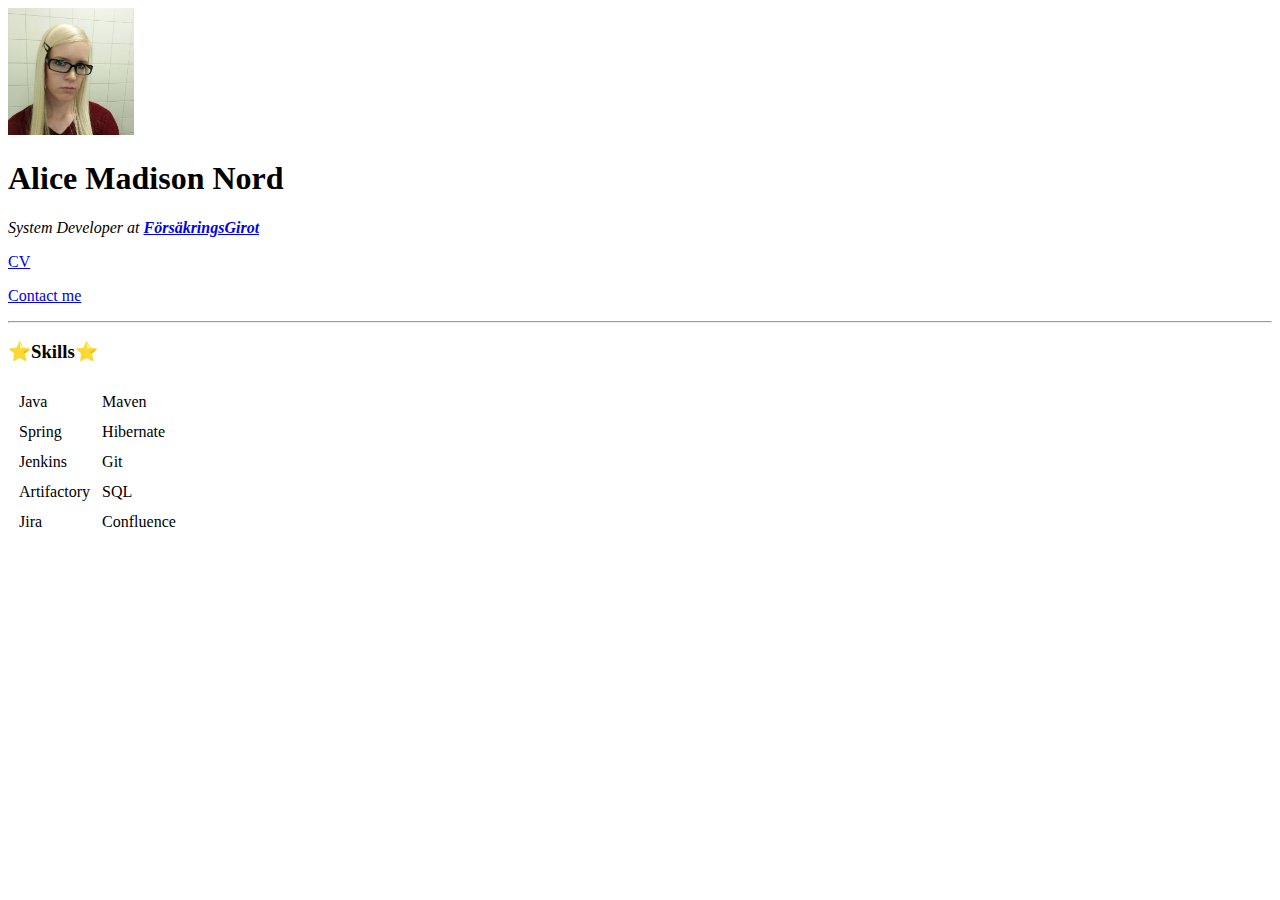
==== index.html @ b4bc8a84 "Added initial website files" ====
<!DOCTYPE html>
<html lang="en" dir="ltr">

<head>
  <meta charset="utf-8">
  <title>Alice Madison Nord's Personal Site</title>
</head>

<body>
  <img src="img\13903337_671424363012380_3077491080660861732_n.jpg" alt="Alice Madison Nord profile picture" width="10%" height="10%">
  <h1>Alice Madison Nord</h1>
  <p><em>System Developer at <strong><a href="http://www.fgirot.se/">FörsäkringsGirot</a></strong></em></p>
  <p><a href="cv.html">CV</a></p>
  <p><a href="contact.html">Contact me</a></p>
  <hr>
  <h3>⭐Skills⭐</h3>
  <table cellspacing="10">
    <tr>
      <td>Java</td><td>Maven</td>
    </tr>
    <tr>
      <td>Spring</td><td>Hibernate</td>
    </tr>
    <tr>
      <td>Jenkins</td><td>Git</td>
    </tr>
    <tr>
      <td>Artifactory</td><td>SQL</td>
    </tr>
    <tr>
      <td>Jira</td><td>Confluence</td>
    </tr>
  </table>
</body>

</html>
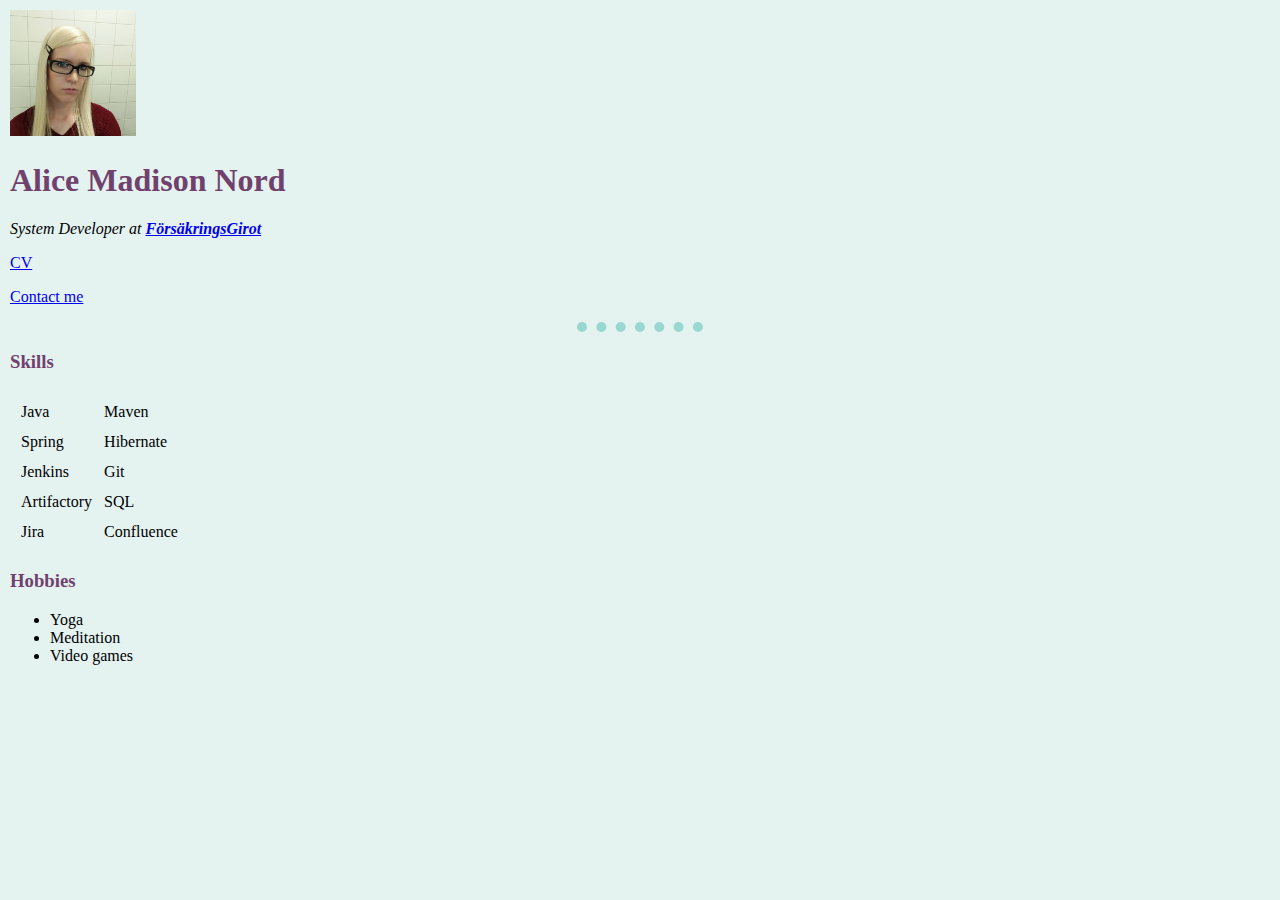
==== commit 3bdc2a26: "Added initial css" ====
--- a/index.html
+++ b/index.html
@@ -4,6 +4,7 @@
 <head>
   <meta charset="utf-8">
   <title>Alice Madison Nord's Personal Site</title>
+  <link rel="stylesheet" href="css\styles.css" />
 </head>
 
 <body>
@@ -13,7 +14,7 @@
   <p><a href="cv.html">CV</a></p>
   <p><a href="contact.html">Contact me</a></p>
   <hr>
-  <h3>⭐Skills⭐</h3>
+  <h3>Skills</h3>
   <table cellspacing="10">
     <tr>
       <td>Java</td><td>Maven</td>
@@ -31,6 +32,13 @@
       <td>Jira</td><td>Confluence</td>
     </tr>
   </table>
+
+  <h3>Hobbies</h3>
+  <ul>
+    <li>Yoga</li>
+    <li>Meditation</li>
+    <li>Video games</li>
+  </ul>
 </body>
 
 </html>
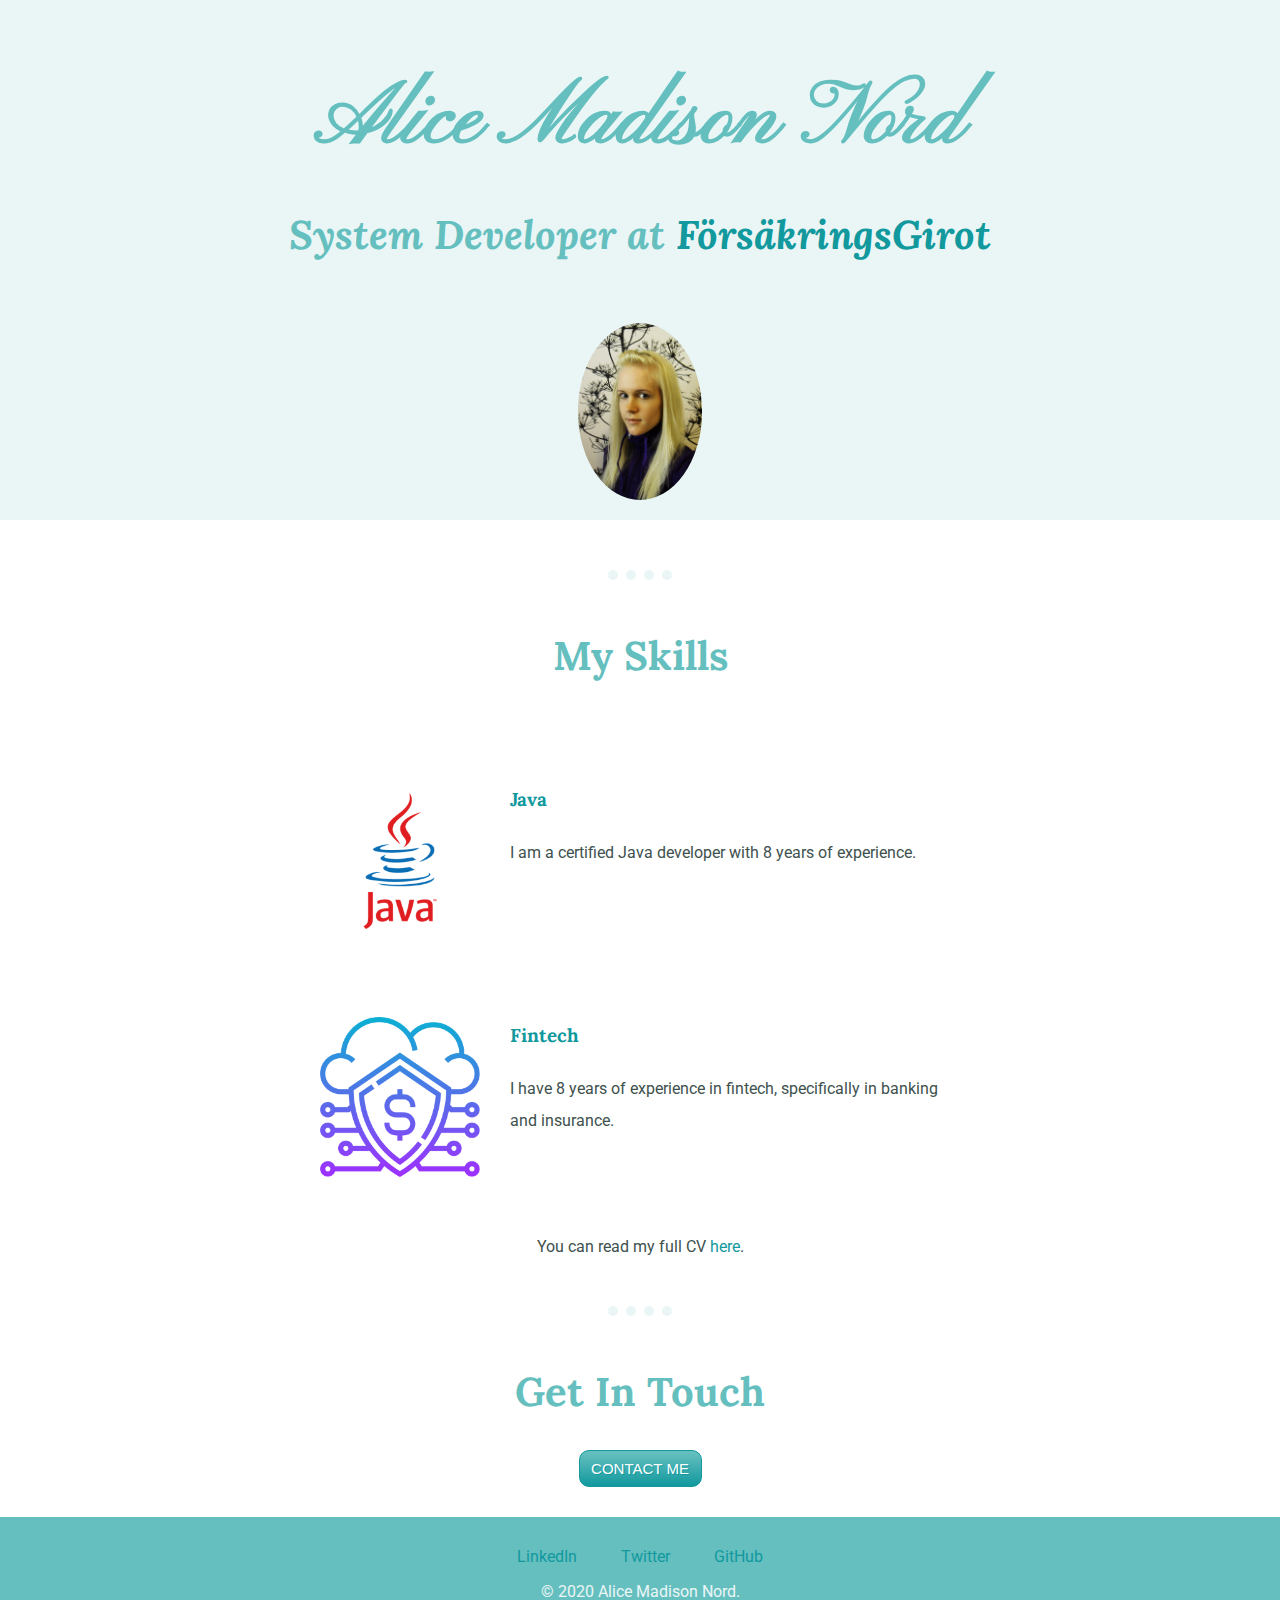
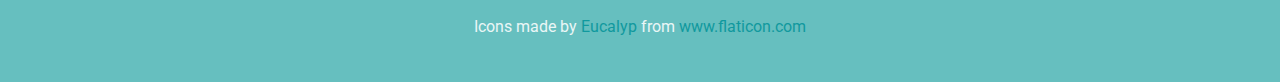
==== commit 08684984: "Updated styling" ====
--- a/index.html
+++ b/index.html
@@ -5,40 +5,54 @@
   <meta charset="utf-8">
   <title>Alice Madison Nord's Personal Site</title>
   <link rel="stylesheet" href="css\styles.css" />
+  <link rel="icon" href="favicon.ico">
+  <link href="https://fonts.googleapis.com/css?family=Lora|Pinyon+Script|Roboto&display=swap" rel="stylesheet">
 </head>
 
 <body>
-  <img src="img\13903337_671424363012380_3077491080660861732_n.jpg" alt="Alice Madison Nord profile picture" width="10%" height="10%">
-  <h1>Alice Madison Nord</h1>
-  <p><em>System Developer at <strong><a href="http://www.fgirot.se/">FörsäkringsGirot</a></strong></em></p>
-  <p><a href="cv.html">CV</a></p>
-  <p><a href="contact.html">Contact me</a></p>
-  <hr>
-  <h3>Skills</h3>
-  <table cellspacing="10">
-    <tr>
-      <td>Java</td><td>Maven</td>
-    </tr>
-    <tr>
-      <td>Spring</td><td>Hibernate</td>
-    </tr>
-    <tr>
-      <td>Jenkins</td><td>Git</td>
-    </tr>
-    <tr>
-      <td>Artifactory</td><td>SQL</td>
-    </tr>
-    <tr>
-      <td>Jira</td><td>Confluence</td>
-    </tr>
-  </table>
+  <div class="top-container">
+    <h1>Alice Madison Nord</h1>
+    <h2><em>System Developer at <strong><a href="http://www.fgirot.se/">FörsäkringsGirot</a></strong></em></h2>
+    <img class="me-img" src="images\alice_madison_nord2.jpg" alt="Alice Madison Nord profile picture">
+  </div>
 
-  <h3>Hobbies</h3>
-  <ul>
-    <li>Yoga</li>
-    <li>Meditation</li>
-    <li>Video games</li>
-  </ul>
+  <div class="middle-container">
+
+    <hr>
+    <div class="skills">
+      <h2>My Skills</h2>
+      <div class="skill-row">
+        <img class="java-img" src="images\java.png" alt="Java logo">
+        <h3>Java</h3>
+        <p class="skill-row-description">I am a certified Java developer with 8 years of experience.</p>
+        <br />
+      </div>
+      <div class="skill-row">
+        <img class="fintech-img" src="images\fintech.png" alt="Fintech logo">
+        <h3>Fintech</h3>
+        <p class="skill-row-description">I have 8 years of experience in fintech, specifically in banking and insurance.</p>
+      </div>
+    </div>
+
+    <p>You can read my full CV <a href="cv.html">here</a>.</p>
+
+    <hr>
+
+    <div class="contact-me">
+      <h2>Get In Touch</h2>
+      <a class="contact-me-button" href="mailto:alice.madison.nord@gmail.com">CONTACT ME</a>
+    </div>
+
+  </div>
+
+  <div class="bottom-container">
+    <a class="footer-link" href="https://www.linkedin.com/in/alice-madison-nord/">LinkedIn</a>
+    <a class="footer-link" href="https://twitter.com/nord_am">Twitter</a>
+    <a class="footer-link" href="https://github.com/alicemadisonnord/">GitHub</a>
+    <p>© 2020 Alice Madison Nord.</p>
+    <p>Icons made by <a href="https://www.flaticon.com/authors/eucalyp" title="Eucalyp">Eucalyp</a> from <a href="https://www.flaticon.com/" title="Flaticon">www.flaticon.com</a></p>
+  </div>
+
 </body>
 
 </html>
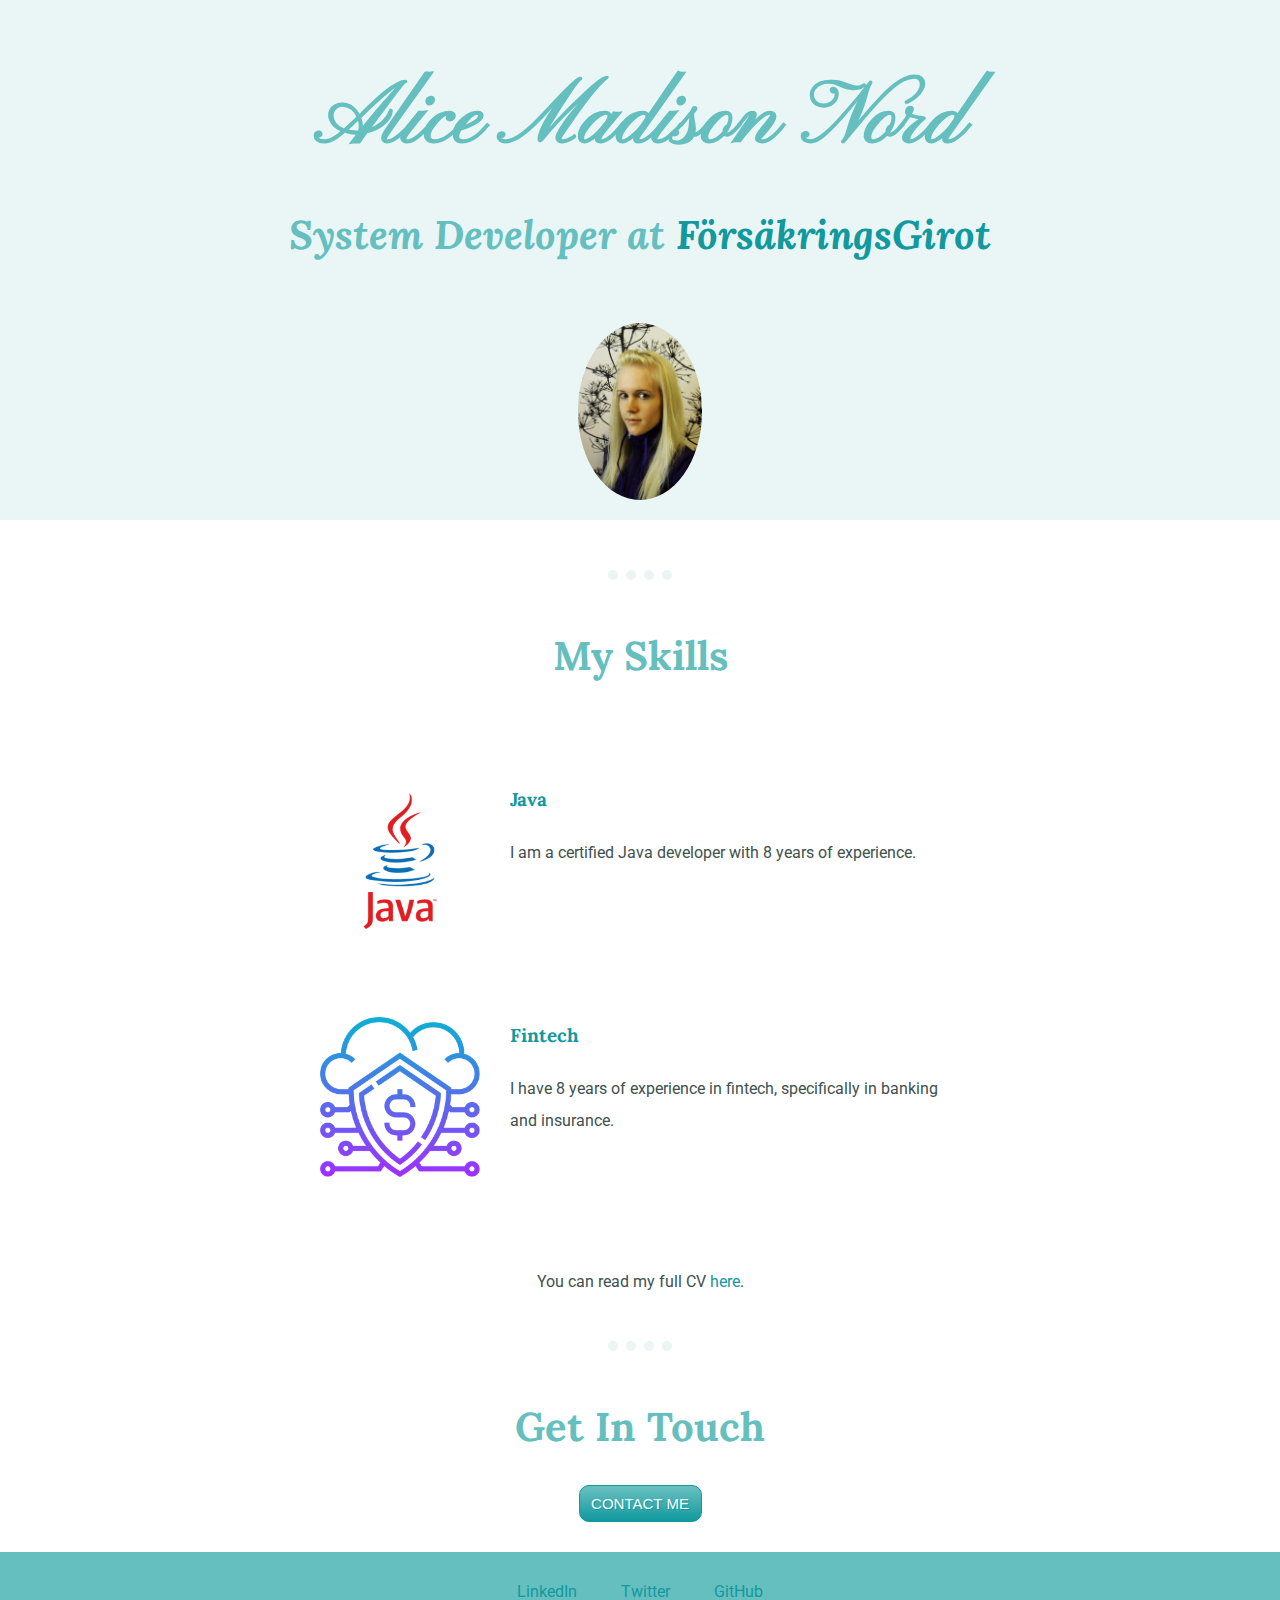
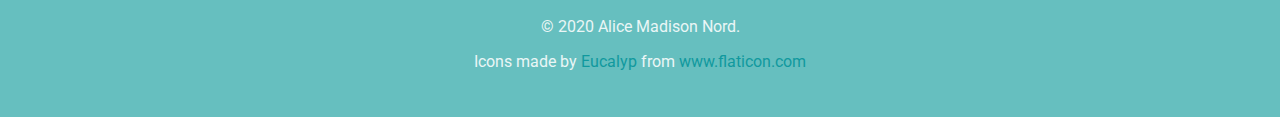
==== commit 4ae4cd07: "Line break before cv link" ====
--- a/index.html
+++ b/index.html
@@ -34,6 +34,7 @@
       </div>
     </div>
 
+    <br />
     <p>You can read my full CV <a href="cv.html">here</a>.</p>
 
     <hr>
